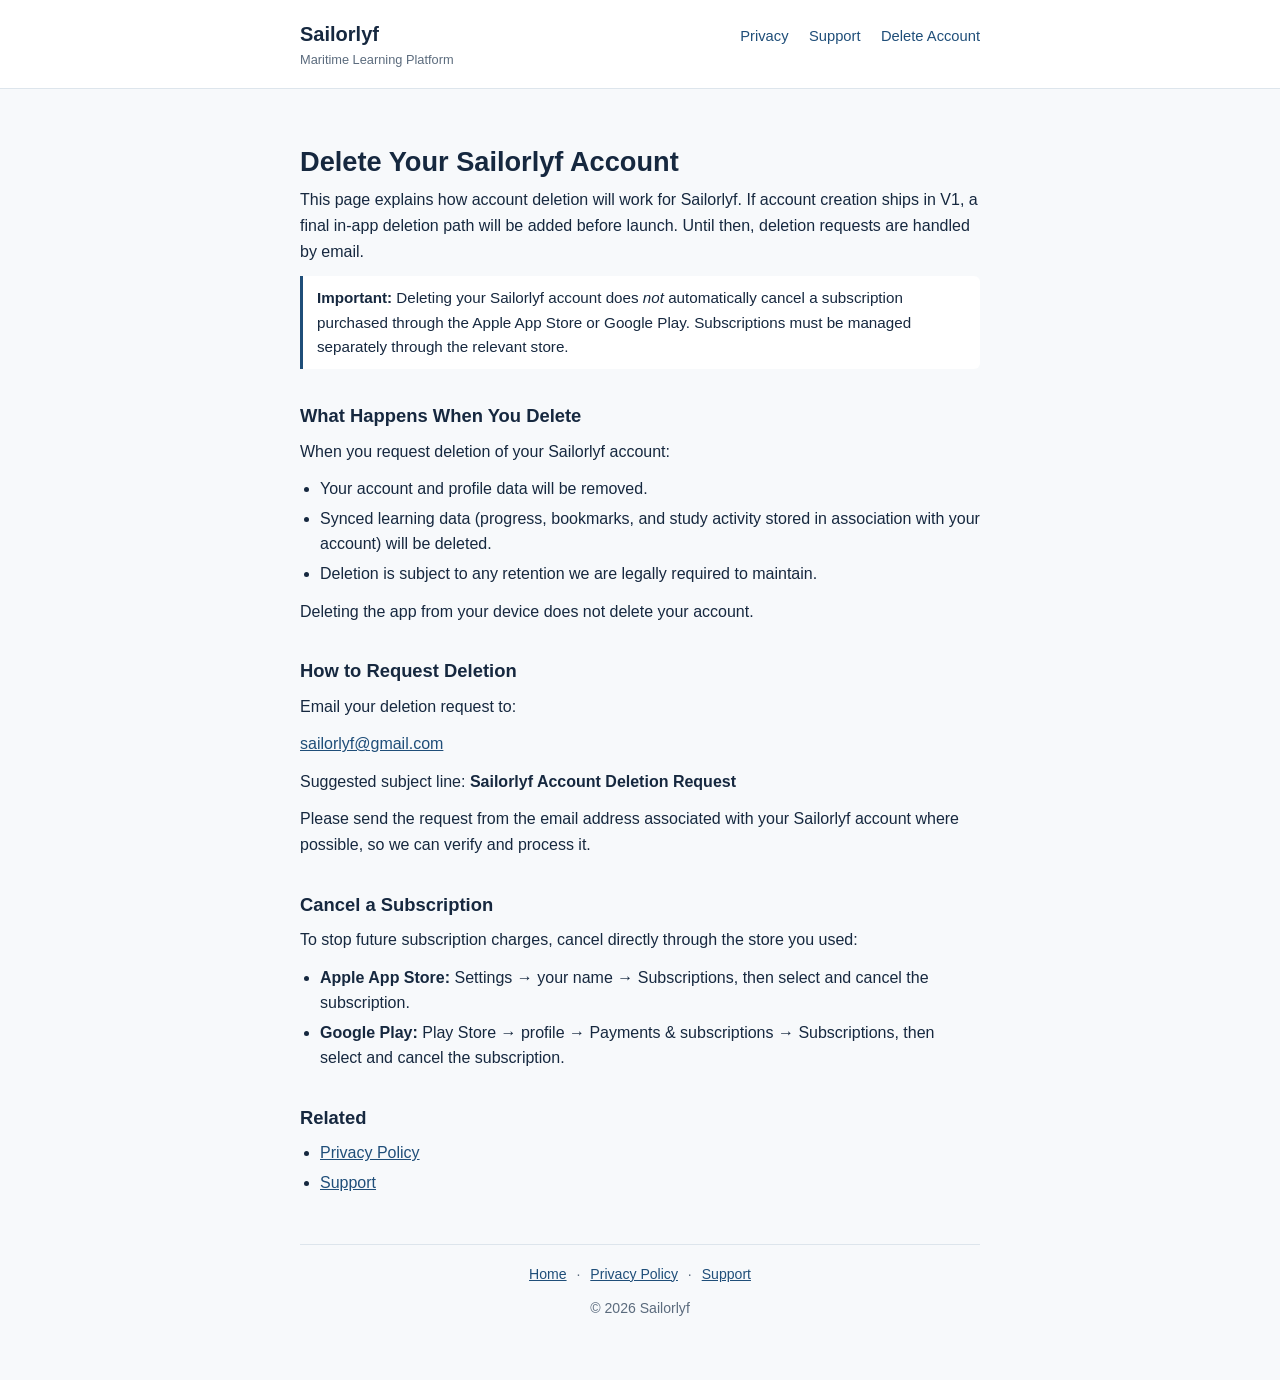
==== delete-account/index.html @ cde3c519 "feat: add Sailorlyf public compliance site" ====
<!DOCTYPE html>
<html lang="en">
<head>
  <meta charset="utf-8">
  <meta name="viewport" content="width=device-width, initial-scale=1">
  <meta name="description" content="How to delete your Sailorlyf account and data.">
  <title>Delete Your Sailorlyf Account</title>
  <link rel="stylesheet" href="../styles.css">
</head>
<body>
  <header class="site-header">
    <div class="container">
      <a class="brand" href="/">Sailorlyf<span class="tagline">Maritime Learning Platform</span></a>
      <nav class="site-nav">
        <a href="/privacy/">Privacy</a>
        <a href="/support/">Support</a>
        <a href="/delete-account/">Delete Account</a>
      </nav>
    </div>
  </header>

  <main class="container">
    <h1>Delete Your Sailorlyf Account</h1>

    <p>This page explains how account deletion will work for Sailorlyf. If account creation ships in V1, a final in-app deletion path will be added before launch. Until then, deletion requests are handled by email.</p>

    <div class="note">
      <strong>Important:</strong> Deleting your Sailorlyf account does <em>not</em>
      automatically cancel a subscription purchased through the Apple App Store
      or Google Play. Subscriptions must be managed separately through the
      relevant store.
    </div>

    <h2>What Happens When You Delete</h2>
    <p>When you request deletion of your Sailorlyf account:</p>
    <ul>
      <li>Your account and profile data will be removed.</li>
      <li>Synced learning data (progress, bookmarks, and study activity stored in association with your account) will be deleted.</li>
      <li>Deletion is subject to any retention we are legally required to maintain.</li>
    </ul>
    <p>Deleting the app from your device does not delete your account.</p>

    <h2>How to Request Deletion</h2>
    <p>Email your deletion request to:</p>
    <p><a href="mailto:sailorlyf@gmail.com?subject=Sailorlyf%20Account%20Deletion%20Request">sailorlyf@gmail.com</a></p>
    <p>Suggested subject line: <strong>Sailorlyf Account Deletion Request</strong></p>
    <p>Please send the request from the email address associated with your Sailorlyf account where possible, so we can verify and process it.</p>

    <h2>Cancel a Subscription</h2>
    <p>To stop future subscription charges, cancel directly through the store you used:</p>
    <ul>
      <li><strong>Apple App Store:</strong> Settings → your name → Subscriptions, then select and cancel the subscription.</li>
      <li><strong>Google Play:</strong> Play Store → profile → Payments &amp; subscriptions → Subscriptions, then select and cancel the subscription.</li>
    </ul>

    <h2>Related</h2>
    <ul>
      <li><a href="/privacy/">Privacy Policy</a></li>
      <li><a href="/support/">Support</a></li>
    </ul>

    <footer class="site-footer">
      <p>
        <a href="/">Home</a> ·
        <a href="/privacy/">Privacy Policy</a> ·
        <a href="/support/">Support</a>
      </p>
      <p>&copy; 2026 Sailorlyf</p>
    </footer>
  </main>
</body>
</html>
---- styles.css ----
/* Sailorlyf compliance site — system fonts, no external assets */
:root {
  --navy: #16283f;
  --navy-soft: #33465e;
  --accent: #1f4e79;
  --muted: #5b6b7d;
  --bg: #f7f9fb;
  --card: #ffffff;
  --border: #dde5ec;
}

* { box-sizing: border-box; margin: 0; padding: 0; }

body {
  font-family: -apple-system, BlinkMacSystemFont, "Segoe UI", Roboto,
    Helvetica, Arial, sans-serif;
  background: var(--bg);
  color: var(--navy);
  line-height: 1.6;
  font-size: 16px;
}

.container {
  max-width: 720px;
  margin: 0 auto;
  padding: 24px 20px 48px;
}

header.site-header {
  border-bottom: 1px solid var(--border);
  background: var(--card);
}

.site-header .container {
  display: flex;
  align-items: baseline;
  justify-content: space-between;
  flex-wrap: wrap;
  gap: 8px;
  padding-top: 18px;
  padding-bottom: 18px;
}

.brand {
  font-size: 1.25rem;
  font-weight: 700;
  color: var(--navy);
  text-decoration: none;
}

.brand .tagline {
  display: block;
  font-size: 0.8rem;
  font-weight: 400;
  color: var(--muted);
}

nav.site-nav a {
  color: var(--accent);
  text-decoration: none;
  margin-left: 16px;
  font-size: 0.92rem;
}

nav.site-nav a:first-child { margin-left: 0; }
nav.site-nav a:hover { text-decoration: underline; }

h1 {
  font-size: 1.7rem;
  line-height: 1.25;
  margin: 32px 0 8px;
}

.subtitle {
  color: var(--muted);
  font-size: 1.05rem;
  margin-bottom: 20px;
}

h2 {
  font-size: 1.15rem;
  margin: 32px 0 8px;
  color: var(--navy);
}

h3 {
  font-size: 1rem;
  margin: 20px 0 6px;
  color: var(--navy-soft);
}

p { margin-bottom: 12px; }

ul, ol { margin: 0 0 12px 20px; }
li { margin-bottom: 4px; }

a { color: var(--accent); }
a:hover { text-decoration: underline; }

.card {
  background: var(--card);
  border: 1px solid var(--border);
  border-radius: 8px;
  padding: 18px 20px;
  margin-bottom: 16px;
}

.meta {
  color: var(--muted);
  font-size: 0.88rem;
}

.note {
  border-left: 3px solid var(--accent);
  padding: 10px 14px;
  background: var(--card);
  border-radius: 0 6px 6px 0;
  margin-bottom: 16px;
  font-size: 0.95rem;
}

footer.site-footer {
  margin-top: 48px;
  border-top: 1px solid var(--border);
  padding-top: 18px;
  color: var(--muted);
  font-size: 0.88rem;
  text-align: center;
}

footer.site-footer a { margin: 0 6px; }

/* small screens */
@media (max-width: 480px) {
  h1 { font-size: 1.4rem; }
  nav.site-nav a { margin-left: 10px; }
  .container { padding: 20px 16px 40px; }
}
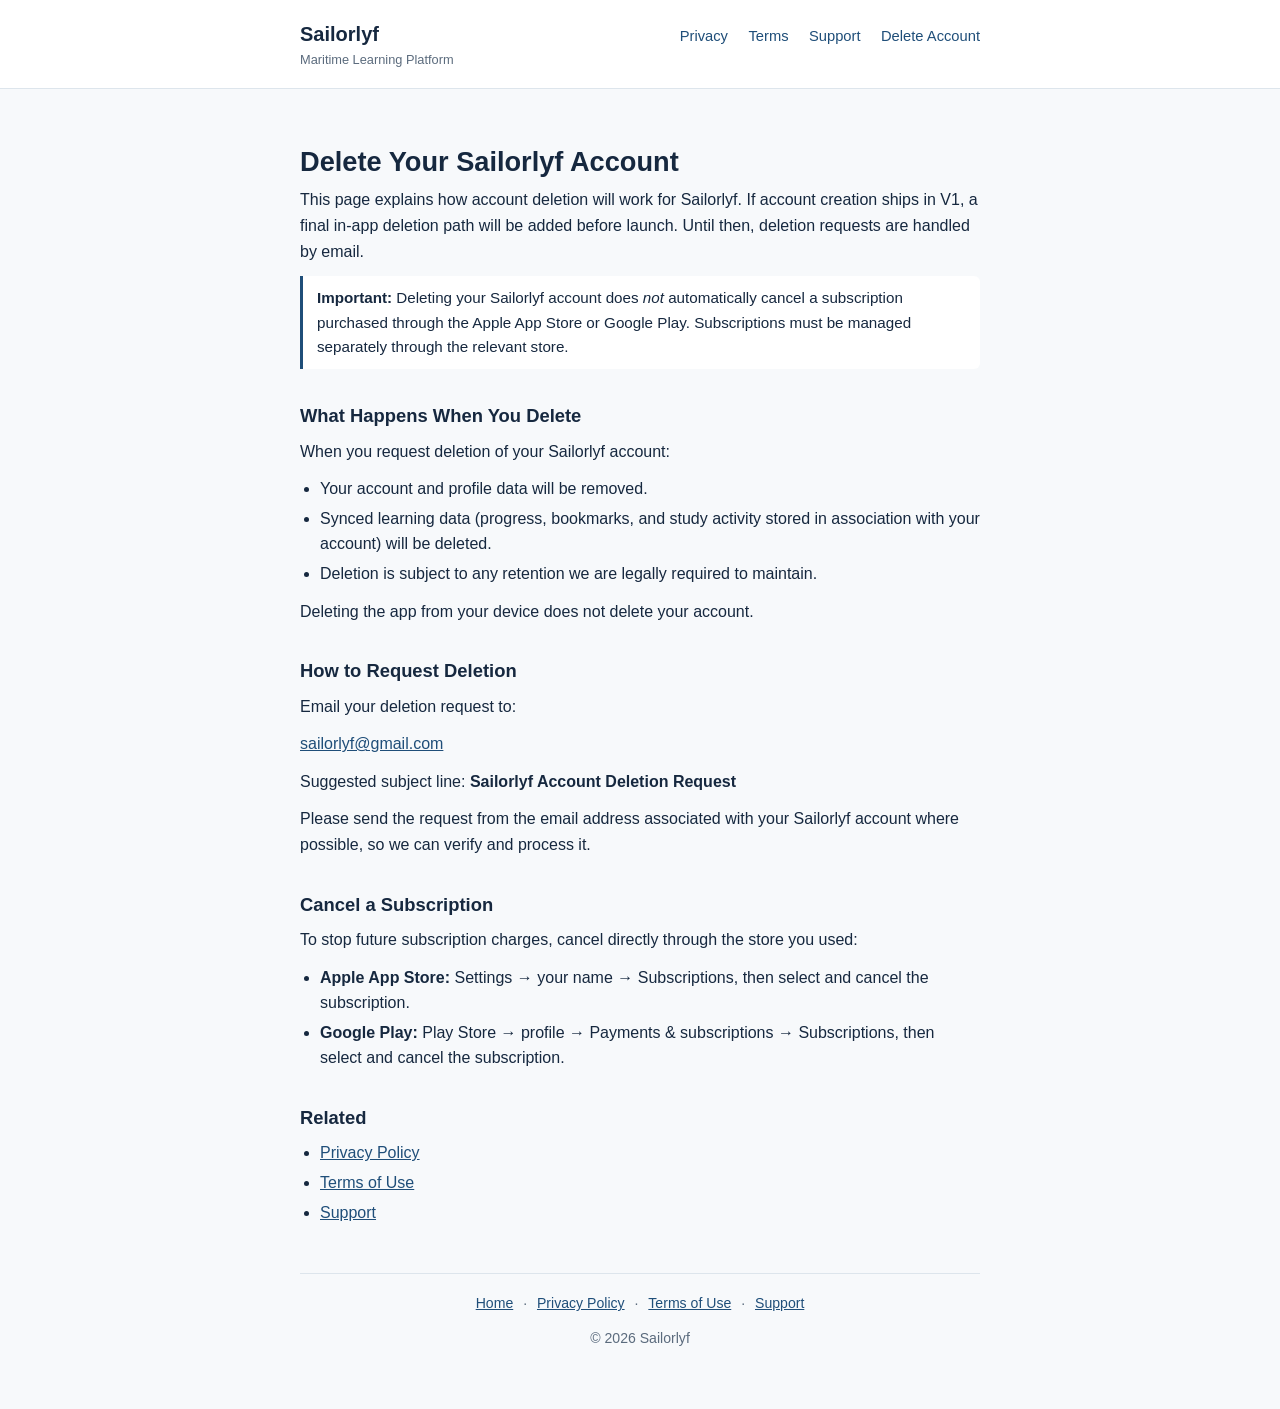
==== commit 53280f8e: "feat: add Sailorlyf terms of use" ====
--- a/delete-account/index.html
+++ b/delete-account/index.html
@@ -13,6 +13,7 @@
       <a class="brand" href="/">Sailorlyf<span class="tagline">Maritime Learning Platform</span></a>
       <nav class="site-nav">
         <a href="/privacy/">Privacy</a>
+        <a href="/terms/">Terms</a>
         <a href="/support/">Support</a>
         <a href="/delete-account/">Delete Account</a>
       </nav>
@@ -56,6 +57,7 @@
     <h2>Related</h2>
     <ul>
       <li><a href="/privacy/">Privacy Policy</a></li>
+      <li><a href="/terms/">Terms of Use</a></li>
       <li><a href="/support/">Support</a></li>
     </ul>
 
@@ -63,6 +65,7 @@
       <p>
         <a href="/">Home</a> ·
         <a href="/privacy/">Privacy Policy</a> ·
+        <a href="/terms/">Terms of Use</a> ·
         <a href="/support/">Support</a>
       </p>
       <p>&copy; 2026 Sailorlyf</p>
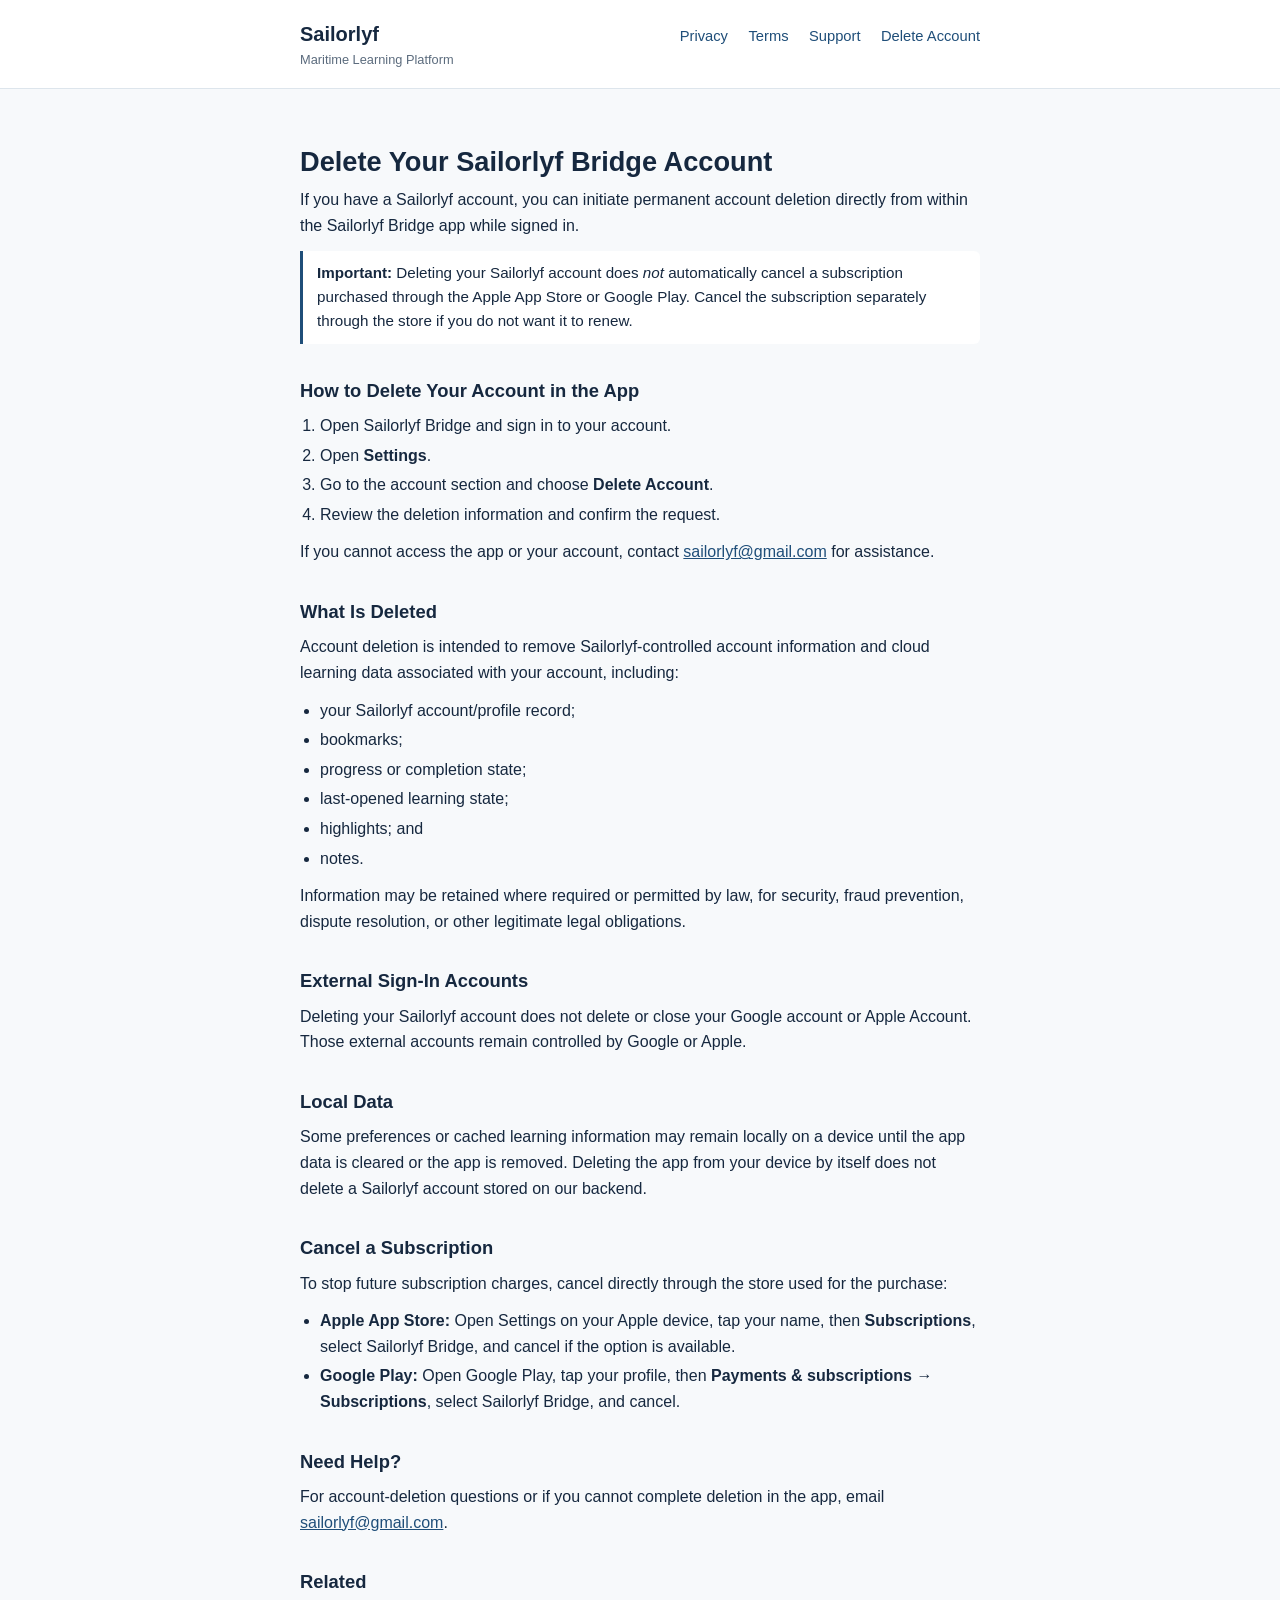
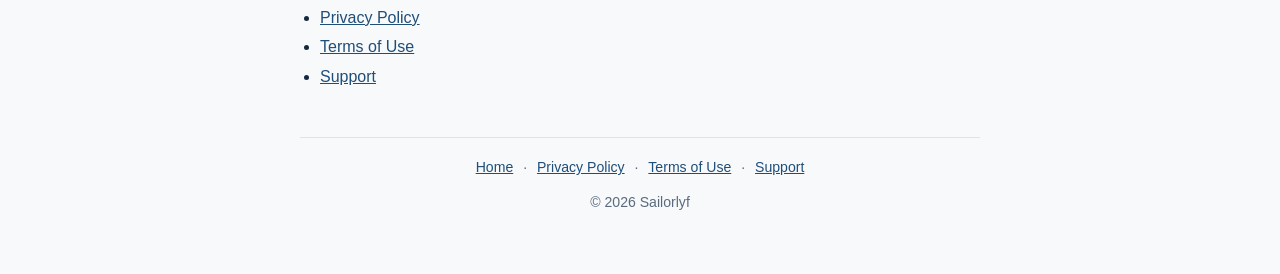
==== commit 46a83c39: "Update account deletion page for V1 in-app deletion" ====
--- a/delete-account/index.html
+++ b/delete-account/index.html
@@ -3,8 +3,8 @@
 <head>
   <meta charset="utf-8">
   <meta name="viewport" content="width=device-width, initial-scale=1">
-  <meta name="description" content="How to delete your Sailorlyf account and data.">
-  <title>Delete Your Sailorlyf Account</title>
+  <meta name="description" content="How to delete your Sailorlyf Bridge account and associated data.">
+  <title>Delete Your Sailorlyf Bridge Account</title>
   <link rel="stylesheet" href="../styles.css">
 </head>
 <body>
@@ -21,38 +21,50 @@
   </header>
 
   <main class="container">
-    <h1>Delete Your Sailorlyf Account</h1>
+    <h1>Delete Your Sailorlyf Bridge Account</h1>
 
-    <p>This page explains how account deletion will work for Sailorlyf. If account creation ships in V1, a final in-app deletion path will be added before launch. Until then, deletion requests are handled by email.</p>
+    <p>If you have a Sailorlyf account, you can initiate permanent account deletion directly from within the Sailorlyf Bridge app while signed in.</p>
 
     <div class="note">
-      <strong>Important:</strong> Deleting your Sailorlyf account does <em>not</em>
-      automatically cancel a subscription purchased through the Apple App Store
-      or Google Play. Subscriptions must be managed separately through the
-      relevant store.
+      <strong>Important:</strong> Deleting your Sailorlyf account does <em>not</em> automatically cancel a subscription purchased through the Apple App Store or Google Play. Cancel the subscription separately through the store if you do not want it to renew.
     </div>
 
-    <h2>What Happens When You Delete</h2>
-    <p>When you request deletion of your Sailorlyf account:</p>
+    <h2>How to Delete Your Account in the App</h2>
+    <ol>
+      <li>Open Sailorlyf Bridge and sign in to your account.</li>
+      <li>Open <strong>Settings</strong>.</li>
+      <li>Go to the account section and choose <strong>Delete Account</strong>.</li>
+      <li>Review the deletion information and confirm the request.</li>
+    </ol>
+    <p>If you cannot access the app or your account, contact <a href="mailto:sailorlyf@gmail.com?subject=Sailorlyf%20Account%20Deletion%20Request">sailorlyf@gmail.com</a> for assistance.</p>
+
+    <h2>What Is Deleted</h2>
+    <p>Account deletion is intended to remove Sailorlyf-controlled account information and cloud learning data associated with your account, including:</p>
     <ul>
-      <li>Your account and profile data will be removed.</li>
-      <li>Synced learning data (progress, bookmarks, and study activity stored in association with your account) will be deleted.</li>
-      <li>Deletion is subject to any retention we are legally required to maintain.</li>
+      <li>your Sailorlyf account/profile record;</li>
+      <li>bookmarks;</li>
+      <li>progress or completion state;</li>
+      <li>last-opened learning state;</li>
+      <li>highlights; and</li>
+      <li>notes.</li>
     </ul>
-    <p>Deleting the app from your device does not delete your account.</p>
+    <p>Information may be retained where required or permitted by law, for security, fraud prevention, dispute resolution, or other legitimate legal obligations.</p>
 
-    <h2>How to Request Deletion</h2>
-    <p>Email your deletion request to:</p>
-    <p><a href="mailto:sailorlyf@gmail.com?subject=Sailorlyf%20Account%20Deletion%20Request">sailorlyf@gmail.com</a></p>
-    <p>Suggested subject line: <strong>Sailorlyf Account Deletion Request</strong></p>
-    <p>Please send the request from the email address associated with your Sailorlyf account where possible, so we can verify and process it.</p>
+    <h2>External Sign-In Accounts</h2>
+    <p>Deleting your Sailorlyf account does not delete or close your Google account or Apple Account. Those external accounts remain controlled by Google or Apple.</p>
+
+    <h2>Local Data</h2>
+    <p>Some preferences or cached learning information may remain locally on a device until the app data is cleared or the app is removed. Deleting the app from your device by itself does not delete a Sailorlyf account stored on our backend.</p>
 
     <h2>Cancel a Subscription</h2>
-    <p>To stop future subscription charges, cancel directly through the store you used:</p>
+    <p>To stop future subscription charges, cancel directly through the store used for the purchase:</p>
     <ul>
-      <li><strong>Apple App Store:</strong> Settings → your name → Subscriptions, then select and cancel the subscription.</li>
-      <li><strong>Google Play:</strong> Play Store → profile → Payments &amp; subscriptions → Subscriptions, then select and cancel the subscription.</li>
+      <li><strong>Apple App Store:</strong> Open Settings on your Apple device, tap your name, then <strong>Subscriptions</strong>, select Sailorlyf Bridge, and cancel if the option is available.</li>
+      <li><strong>Google Play:</strong> Open Google Play, tap your profile, then <strong>Payments &amp; subscriptions</strong> → <strong>Subscriptions</strong>, select Sailorlyf Bridge, and cancel.</li>
     </ul>
+
+    <h2>Need Help?</h2>
+    <p>For account-deletion questions or if you cannot complete deletion in the app, email <a href="mailto:sailorlyf@gmail.com">sailorlyf@gmail.com</a>.</p>
 
     <h2>Related</h2>
     <ul>
